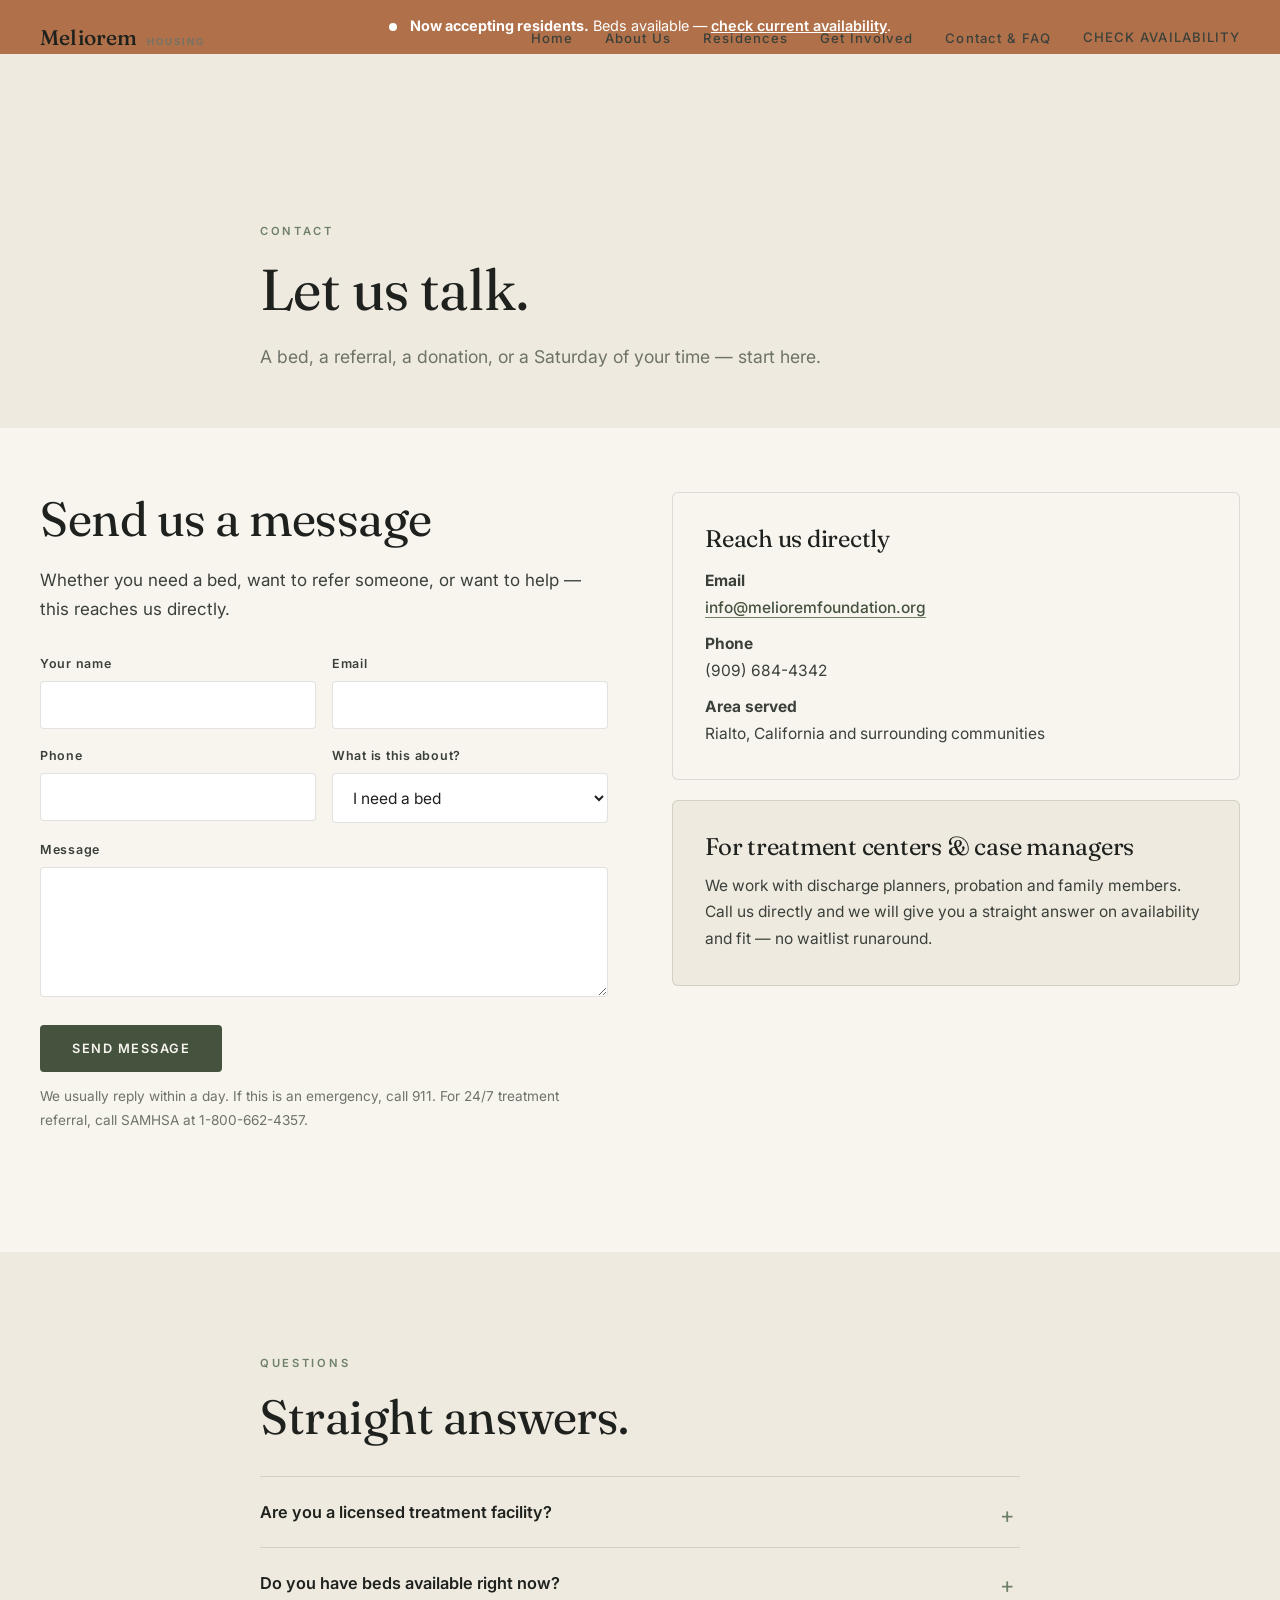
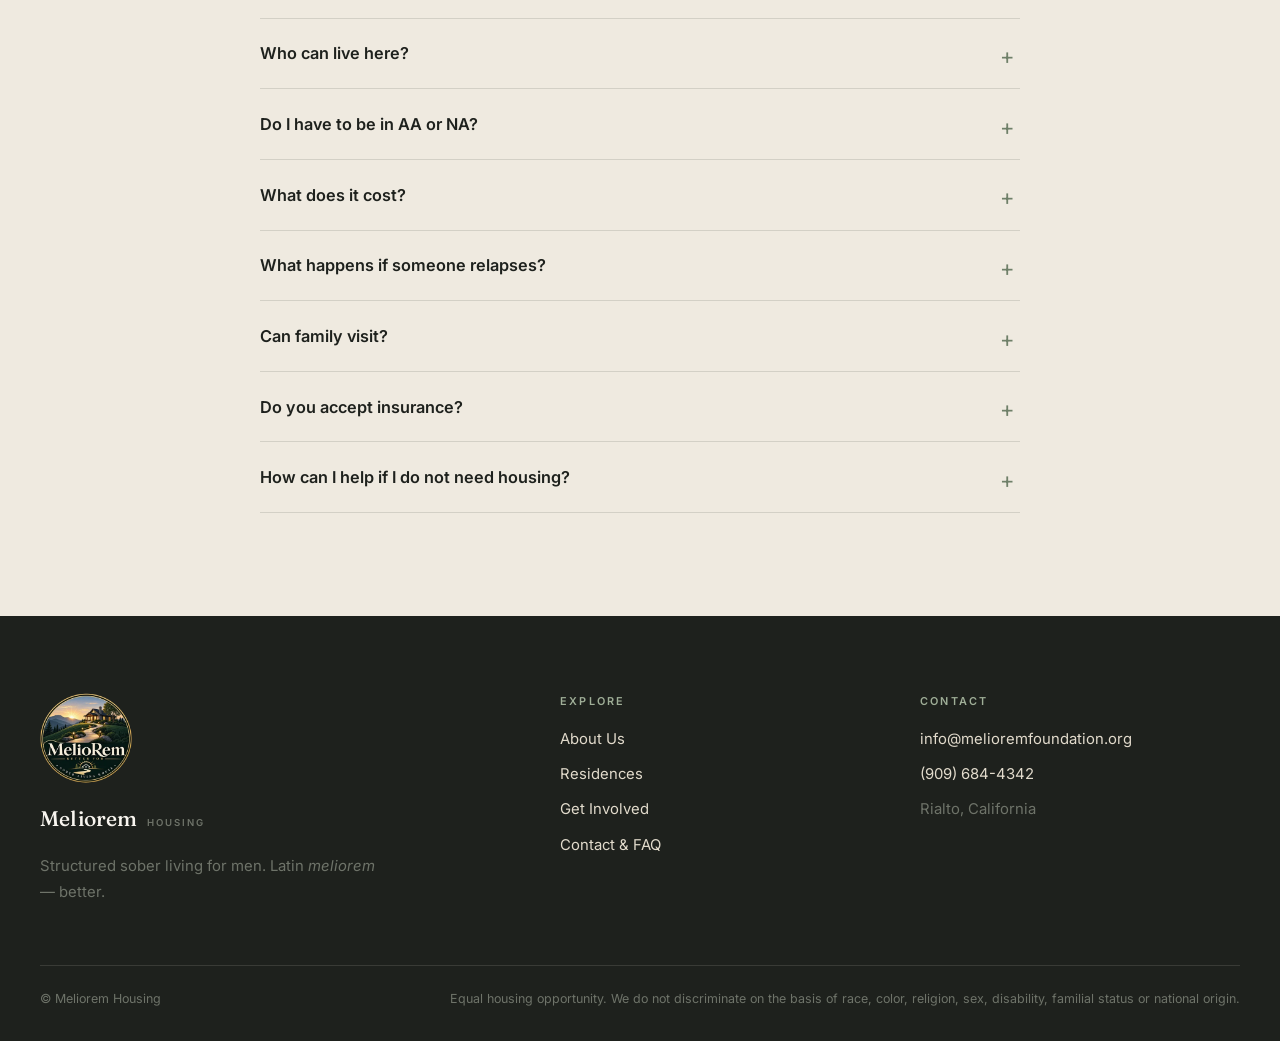
==== contact.html @ 46b5c64d "Add files via upload" ====
<!DOCTYPE html>
<html lang="en">
<head>
<meta charset="utf-8">
<meta name="viewport" content="width=device-width,initial-scale=1">
<title>Contact &amp; FAQ | Meliorem Housing</title>
<meta name="description" content="Contact Meliorem Housing about a bed, a referral, a donation or volunteering. Straight answers to common questions.">
<link rel="canonical" href="https://melioremfoundation.org/contact.html">
<meta property="og:title" content="Contact &amp; FAQ | Meliorem Housing">
<meta property="og:description" content="Contact Meliorem Housing about a bed, a referral, a donation or volunteering. Straight answers to common questions.">
<meta property="og:type" content="website">
<meta property="og:image" content="https://melioremfoundation.org/assets/img/og-image.jpg">
<meta property="og:url" content="https://melioremfoundation.org/">
<meta name="twitter:card" content="summary_large_image">
<link rel="preconnect" href="https://fonts.googleapis.com">
<link rel="preconnect" href="https://fonts.gstatic.com" crossorigin>
<link href="https://fonts.googleapis.com/css2?family=Fraunces:ital,opsz,wght@0,9..144,300;0,9..144,400;0,9..144,500;1,9..144,400&family=Inter:wght@400;500;600&display=swap" rel="stylesheet">
<link rel="icon" href="assets/img/favicon.ico" sizes="any">
<link rel="icon" type="image/png" sizes="32x32" href="assets/img/favicon-32.png">
<link rel="icon" type="image/png" sizes="16x16" href="assets/img/favicon-16.png">
<link rel="apple-touch-icon" href="assets/img/apple-touch-icon.png">
<meta name="theme-color" content="#142D21">
<link rel="stylesheet" href="assets/styles.css">
</head>
<body>

<header>
  <div class="wrap nav">
    <a class="brand" href="index.html"><b>Meliorem</b><span>Housing</span></a>
    <ul class="nav-links" id="navlinks">
      <li><a href="index.html">Home</a></li>
      <li><a href="about.html">About Us</a></li>
      <li><a href="residences.html">Residences</a></li>
      <li><a href="support.html">Get Involved</a></li>
      <li><a href="contact.html" aria-current="page">Contact &amp; FAQ</a></li>
      <li><a class="btn btn-clay" href="contact.html">Check Availability</a></li>
    </ul>
    <button class="burger" id="burger" aria-label="Menu"><i></i><i></i><i></i></button>
  </div>
</header>

<div class="avail">
  <div class="wrap">
    <span class="dot"></span>
    <span><strong>Now accepting residents.</strong> Beds available &mdash; <a href="contact.html">check current availability</a>.</span>
  </div>
</div>

<main>

<section class="page-head">
  <div class="wrap narrow">
    <p class="eyebrow rv">Contact</p>
    <h1 class="rv" style="font-size:clamp(2.2rem,5vw,3.6rem)">Let us talk.</h1>
    <p class="lede rv" style="margin-top:1.2rem">A bed, a referral, a donation, or a Saturday of your time &mdash; start here.</p>
  </div>
</section>

<section style="padding-top:clamp(2.5rem,5vw,4rem)">
  <div class="wrap split" style="align-items:start">
    <div class="rv">
      <h2 style="margin-bottom:1.2rem">Send us a message</h2>
      <p style="margin-bottom:1.8rem">Whether you need a bed, want to refer someone, or want
      to help &mdash; this reaches us directly.</p>
      <form id="contact-form">
        <div class="form-grid">
          <div><label class="f" for="name">Your name</label><input type="text" id="name" name="name" required></div>
          <div><label class="f" for="email">Email</label><input type="email" id="email" name="email" required></div>
        </div>
        <div class="form-grid">
          <div><label class="f" for="phone">Phone</label><input type="tel" id="phone" name="phone"></div>
          <div><label class="f" for="reason">What is this about?</label>
            <select id="reason" name="reason">
              <option>I need a bed</option>
              <option>I am referring someone</option>
              <option>Donating furniture or items</option>
              <option>Sponsoring a room</option>
              <option>Volunteering</option>
              <option>Something else</option>
            </select></div>
        </div>
        <div style="margin-bottom:1.2rem"><label class="f" for="message">Message</label>
          <textarea id="message" name="message" required></textarea></div>
        <button class="btn" id="send-btn" type="submit">Send Message</button>
        <p class="form-note">We usually reply within a day. If this is an emergency, call 911.
        For 24/7 treatment referral, call SAMHSA at 1-800-662-4357.</p>
      </form>
      <div id="sent" hidden style="padding:2rem 0">
        <h3 style="margin-bottom:.6rem">Message sent.</h3>
        <p>Thank you for reaching out. We will get back to you shortly.</p>
      </div>
    </div>
    <div class="rv">
      <div class="way">
        <h3 style="margin-bottom:1rem">Reach us directly</h3>
        <p style="margin-bottom:.6rem"><strong>Email</strong><br>
          <a class="inline" href="mailto:info@melioremfoundation.org">info@melioremfoundation.org</a></p>
        <p style="margin-bottom:.6rem"><strong>Phone</strong><br><a href="tel:+19096844342">(909) 684-4342</a></p>
        <p style="margin-bottom:0"><strong>Area served</strong><br>Rialto, California and surrounding communities</p>
      </div>
      <div class="way" style="margin-top:1.2rem;background:var(--paper)">
        <h3 style="margin-bottom:.8rem">For treatment centers &amp; case managers</h3>
        <p style="margin:0">We work with discharge planners, probation and family members.
        Call us directly and we will give you a straight answer on availability and fit &mdash;
        no waitlist runaround.</p>
      </div>
    </div>
  </div>
</section>

<section class="band">
  <div class="wrap narrow">
    <p class="eyebrow rv">Questions</p>
    <h2 class="rv" style="margin-bottom:2rem">Straight answers.</h2>
    <div class="faq">
      <details class="rv"><summary>Are you a licensed treatment facility?</summary><p>No, and we say so plainly. Meliorem Housing is a sober living residence. In California, sober living homes are not licensed by the state because they do not provide treatment. We do not offer detox, medical care, counseling, therapy or clinical services of any kind. Residents live independently and arrange their own treatment and recovery support. Any home that blurs this line is one you should ask hard questions about.</p></details>
      <details class="rv"><summary>Do you have beds available right now?</summary><p>Availability changes week to week. Call or send a message and we will tell you exactly where things stand today rather than putting you on a list and going quiet.</p></details>
      <details class="rv"><summary>Who can live here?</summary><p>Men who are committed to staying substance-free and willing to follow house rules. Most residents come from treatment, incarceration or an unstable living situation. We do not require a particular recovery pathway.</p></details>
      <details class="rv"><summary>Do I have to be in AA or NA?</summary><p>No. We support whatever is genuinely working for you &mdash; twelve-step, church, therapy, medication-assisted treatment, or your own approach. What we require is that you are actively doing something, not coasting.</p></details>
      <details class="rv"><summary>What does it cost?</summary><p>Rent is charged weekly or monthly and covers your bed, all utilities and Wi-Fi. Contact us for current rates. We will always tell you the real number up front.</p></details>
      <details class="rv"><summary>What happens if someone relapses?</summary><p>It depends entirely on honesty. Someone who comes to us immediately and wants to get back on track is in a very different position from someone who hides it and puts the house at risk. Safety of the other residents comes first, but a relapse is not automatically the end.</p></details>
      <details class="rv"><summary>Can family visit?</summary><p>Yes, during posted hours and with notice. We ask that visitors respect that this is other people&rsquo;s home too.</p></details>
      <details class="rv"><summary>Do you accept insurance?</summary><p>No. Sober living is housing, not treatment, so it is not billed to insurance. Residents pay rent directly.</p></details>
      <details class="rv"><summary>How can I help if I do not need housing?</summary><p>Furniture, household items, a Saturday of your time, or a contribution &mdash; all of it moves the needle. See the <a class="inline" href="support.html">Get Involved</a> page.</p></details>
    </div>
  </div>
</section>

</main>

<footer>
  <div class="wrap">
    <div class="foot">
      <div>
        <picture>
          <source srcset="assets/img/logo.webp" type="image/webp">
          <img src="assets/img/logo.png" width="300" height="300" loading="lazy"
               decoding="async" alt="MelioRem Sober Living House" class="footmark">
        </picture>
        <a class="brand" href="index.html"><b>Meliorem</b><span>Housing</span></a>
        <p style="color:var(--muted);margin-top:1.1rem;max-width:38ch;font-size:.93rem">
          Structured sober living for men. Latin <em>meliorem</em> &mdash; better.</p>
      </div>
      <div>
        <h4>Explore</h4>
        <ul>
          <li><a href="about.html">About Us</a></li>
          <li><a href="residences.html">Residences</a></li>
          <li><a href="support.html">Get Involved</a></li>
          <li><a href="contact.html">Contact &amp; FAQ</a></li>
        </ul>
      </div>
      <div>
        <h4>Contact</h4>
        <ul>
          <li><a href="mailto:info@melioremfoundation.org">info@melioremfoundation.org</a></li>
          <li><a href="tel:+19096844342">(909) 684-4342</a></li>
          <li style="color:var(--muted)">Rialto, California</li>
        </ul>
      </div>
    </div>
    <div class="foot-base">
      <span>&copy; Meliorem Housing</span>
      <span>Equal housing opportunity. We do not discriminate on the basis of race, color,
      religion, sex, disability, familial status or national origin.</span>
    </div>
  </div>
</footer>

<script src="assets/app.js"></script>
</body>
</html>
---- assets/styles.css ----
/* =========================================================
   MELIOREM HOUSING
   Warm, steady, dignified. Recovery sites fail when they feel
   either clinical or sad — this aims for "somewhere you'd be
   relieved to arrive."
   ========================================================= */

:root{
  --bone:#F8F5EF;
  --paper:#EFEAE0;
  --sand:#E2DBCC;
  --sage:#6F8069;
  --sage-deep:#44523E;
  --clay:#B0714A;
  --ink:#1E211D;
  --ink-soft:#3B403A;
  --muted:#6E7369;
  --line:rgba(30,33,29,.13);

  --display:"Fraunces",Georgia,serif;
  --sans:"Inter","Helvetica Neue",Arial,sans-serif;
  --wrap:1200px;
  --ease:cubic-bezier(.22,.61,.36,1);
}

*{box-sizing:border-box}
html{scroll-behavior:smooth;-webkit-text-size-adjust:100%}
body{
  margin:0;background:var(--bone);color:var(--ink);
  font-family:var(--sans);font-weight:400;font-size:17px;line-height:1.72;
  -webkit-font-smoothing:antialiased;overflow-x:hidden;
}
body.locked{overflow:hidden}
img{max-width:100%;display:block}
a{color:inherit;text-decoration:none}
button{font-family:inherit;cursor:pointer;border:0;background:none;color:inherit}

.wrap{width:min(100% - 2.5rem,var(--wrap));margin-inline:auto}
.narrow{max-width:760px}
section{padding:clamp(4rem,8vw,7rem) 0}

.eyebrow{
  font-size:.7rem;letter-spacing:.24em;text-transform:uppercase;
  color:var(--sage);font-weight:600;margin:0 0 1rem;
}
h1,h2,h3{font-family:var(--display);font-weight:400;line-height:1.14;margin:0;letter-spacing:-.01em}
h1{font-size:clamp(2.5rem,6vw,4.4rem)}
h2{font-size:clamp(1.9rem,4vw,3rem)}
h3{font-size:clamp(1.2rem,2vw,1.5rem)}
p{margin:0 0 1.1rem;color:var(--ink-soft)}
.lede{font-size:1.1rem;color:var(--muted);max-width:60ch}
.big{font-size:1.25rem;color:var(--ink-soft)}

/* ---------------------------------------------------------- buttons */
.btn{
  display:inline-flex;align-items:center;gap:.6rem;
  padding:1rem 2rem;border-radius:4px;
  font-size:.8rem;letter-spacing:.12em;text-transform:uppercase;font-weight:600;
  background:var(--sage-deep);color:var(--bone);
  transition:background .3s,transform .3s var(--ease),box-shadow .3s;
}
.btn:hover{background:var(--ink);transform:translateY(-2px);box-shadow:0 12px 26px rgba(30,33,29,.2)}
.btn-clay{background:var(--clay)}
.btn-clay:hover{background:#965b38}
.btn-ghost{background:transparent;color:var(--ink);border:1px solid var(--line)}
.btn-ghost:hover{background:var(--ink);color:var(--bone);border-color:var(--ink)}
.btn-light{background:var(--bone);color:var(--ink)}
.btn-light:hover{background:#fff;color:var(--ink)}

/* ---------------------------------------------------------- nav */
header{
  position:fixed;inset:0 0 auto;z-index:900;padding:1.2rem 0;
  transition:background .35s,padding .35s,box-shadow .35s;
}
header.stuck{
  background:rgba(248,245,239,.95);backdrop-filter:blur(12px);
  padding:.7rem 0;box-shadow:0 1px 0 var(--line);
}
.nav{display:flex;align-items:center;justify-content:space-between;gap:2rem}
.brand{display:flex;align-items:baseline;gap:.55rem;white-space:nowrap}
.brand b{font-family:var(--display);font-size:1.32rem;font-weight:500;letter-spacing:.01em}
.brand span{
  font-size:.6rem;letter-spacing:.22em;text-transform:uppercase;
  color:var(--muted);font-weight:600;
}
.nav-links{display:flex;align-items:center;gap:2rem;list-style:none;margin:0;padding:0}
.nav-links a{
  font-size:.82rem;letter-spacing:.08em;color:var(--ink-soft);font-weight:500;
  position:relative;padding:.3rem 0;transition:color .3s;
}
.nav-links a::after{
  content:"";position:absolute;left:0;bottom:0;width:0;height:1.5px;
  background:var(--sage);transition:width .3s var(--ease);
}
.nav-links a:hover{color:var(--sage-deep)}
.nav-links a:hover::after{width:100%}
.nav-links .btn::after{display:none}
.burger{display:none;width:44px;height:44px;position:relative;z-index:960}
.burger i{position:absolute;left:11px;width:22px;height:2px;background:var(--ink);
  transition:transform .4s var(--ease),opacity .25s}
.burger i:nth-child(1){top:16px}
.burger i:nth-child(2){top:23px}
.burger i:nth-child(3){top:30px}
.burger.open i:nth-child(1){transform:translateY(7px) rotate(45deg)}
.burger.open i:nth-child(2){opacity:0}
.burger.open i:nth-child(3){transform:translateY(-7px) rotate(-45deg)}

/* ---------------------------------------------------------- hero */
.hero{
  min-height:clamp(560px,86vh,860px);display:grid;align-items:center;
  position:relative;padding:8rem 0 4rem;
  background:linear-gradient(180deg,var(--paper) 0%,var(--bone) 100%);
}
.hero-in{max-width:820px}

/* full-bleed photo hero — the house should be the first thing you see */
.hero-photo{
  position:relative;min-height:clamp(600px,92vh,900px);
  display:grid;align-items:end;padding:9rem 0 clamp(3rem,7vw,5.5rem);
  background:var(--sage-deep);overflow:hidden;
}
.hero-photo .bg{position:absolute;inset:0;z-index:0}
.hero-photo .bg img,
.hero-photo .bg video{width:100%;height:100%;object-fit:cover;display:block}
/* hero video: poster shows first, so the block is never blank while loading.
   If the visitor asks for reduced motion we freeze it and let the poster stand. */
.hero-photo .bg video{background:var(--sage-deep) center/cover no-repeat}
@media (prefers-reduced-motion:reduce){
  .hero-vid{display:none}
  .hero-photo .bg{background:url("img/hero.jpg") center/cover no-repeat}
}
.hero-photo .bg::after{
  content:"";position:absolute;inset:0;
  background:linear-gradient(to top,rgba(20,24,19,.88) 0%,rgba(20,24,19,.5) 45%,rgba(20,24,19,.3) 100%);
}
.hero-photo .wrap{position:relative;z-index:2}
.hero-photo h1,.hero-photo p{color:var(--bone)}
.hero-photo h1{margin-bottom:1.2rem;max-width:16ch}
.hero-photo .lede{color:rgba(248,245,239,.9);font-size:1.18rem;max-width:52ch}
.hero-photo .eyebrow{color:#C3D1BC}
/* stand-in when there is no photo yet */
.bg-ph{
  position:absolute;inset:0;background:
    repeating-linear-gradient(45deg,rgba(248,245,239,.05) 0 16px,transparent 16px 32px),
    linear-gradient(160deg,#5A6B54 0%,#3A4635 100%);
  display:grid;place-items:center;
}
.bg-ph span{
  color:rgba(248,245,239,.5);font-size:.72rem;letter-spacing:.2em;text-transform:uppercase;
}

/* open / availability strip */
.avail{background:var(--clay);color:#fff;padding:.9rem 0;font-size:.9rem}
.avail .wrap{display:flex;align-items:center;justify-content:center;gap:.8rem;
  flex-wrap:wrap;text-align:center}
.avail .dot{width:8px;height:8px;border-radius:50%;background:#fff;flex:0 0 auto;
  animation:pulse 2s infinite}
@keyframes pulse{0%,100%{opacity:1}50%{opacity:.35}}
.avail a{text-decoration:underline;font-weight:600}


/* founder testimony */
.testimony{
  border-left:3px solid var(--sage);padding-left:clamp(1.4rem,3vw,2.4rem);
}
.testimony p{font-size:1.08rem;line-height:1.8}
.testimony p:first-of-type::first-letter{
  font-family:var(--display);font-size:3.4rem;float:left;line-height:.85;
  padding:.1rem .6rem .2rem 0;color:var(--sage-deep);
}
.sig{
  font-family:var(--display);font-size:1.35rem;color:var(--sage-deep);
  margin-top:1.6rem;font-style:italic;
}
.sig small{display:block;font-family:var(--sans);font-style:normal;font-size:.74rem;
  letter-spacing:.16em;text-transform:uppercase;color:var(--muted);margin-top:.3rem}
.hero h1{margin-bottom:1.6rem}
.hero h1 em{font-style:italic;color:var(--sage)}
.hero .lede{font-size:1.2rem;max-width:56ch}
.hero-cta{display:flex;flex-wrap:wrap;gap:.9rem;margin-top:2.4rem}
.hero-note{
  margin-top:2.6rem;padding-top:1.4rem;border-top:1px solid var(--line);
  font-size:.88rem;color:var(--muted);max-width:52ch;
}

/* stand-in art until real photos exist */
.ph{
  display:grid;place-items:center;text-align:center;padding:2rem;
  background:
    repeating-linear-gradient(45deg,rgba(111,128,105,.07) 0 12px,transparent 12px 24px),
    var(--paper);
  border:1px dashed var(--sand);border-radius:4px;
  color:var(--muted);font-size:.72rem;letter-spacing:.16em;text-transform:uppercase;
  min-height:280px;
}
.ph b{display:block;font-family:var(--display);font-size:1.05rem;
  letter-spacing:0;text-transform:none;color:var(--sage-deep);margin-bottom:.4rem}

/* ---------------------------------------------------------- layout bits */
.split{display:grid;grid-template-columns:1fr 1fr;gap:clamp(2rem,5vw,4.5rem);align-items:center}
.split.wide-left{grid-template-columns:1.15fr .85fr}
.band{background:var(--paper)}
.band-deep{background:var(--sage-deep);color:var(--bone)}
.band-deep h2,.band-deep h3{color:var(--bone)}
.band-deep p{color:rgba(248,245,239,.82)}
.band-deep .eyebrow{color:#B9C7B2}
.center{text-align:center}
.center .lede{margin-inline:auto}

.cards{display:grid;grid-template-columns:repeat(3,1fr);gap:clamp(1.2rem,2.5vw,2rem)}
.card{
  background:var(--bone);border:1px solid var(--line);border-radius:6px;
  padding:clamp(1.5rem,3vw,2.2rem);transition:transform .4s var(--ease),box-shadow .4s;
}
.card:hover{transform:translateY(-4px);box-shadow:0 18px 40px rgba(30,33,29,.09)}
.card .num{
  font-family:var(--display);font-size:1.7rem;color:var(--sage);
  line-height:1;display:block;margin-bottom:.7rem;
}
.card h3{margin-bottom:.5rem}
.card p{font-size:.96rem;margin:0}

.checklist{list-style:none;margin:0;padding:0;display:grid;gap:.85rem}
.checklist li{display:flex;gap:.8rem;align-items:flex-start;color:var(--ink-soft)}
.checklist svg{flex:0 0 auto;margin-top:.4rem;stroke:var(--sage)}
.two-col{columns:2;column-gap:2.5rem}
.two-col li{break-inside:avoid;margin-bottom:.85rem}

.quote{
  text-align:center;max-width:800px;margin-inline:auto;
}
.quote p{
  font-family:var(--display);font-size:clamp(1.4rem,3vw,2.1rem);
  line-height:1.36;color:var(--ink);font-style:italic;margin-bottom:1rem;
}
.quote cite{font-style:normal;font-size:.78rem;letter-spacing:.18em;
  text-transform:uppercase;color:var(--muted)}

/* ---------------------------------------------------------- support tiers */
.tiers{display:grid;grid-template-columns:repeat(4,1fr);gap:1rem}
.tier{
  border:1px solid var(--line);border-radius:6px;padding:1.6rem 1.3rem;
  background:var(--bone);display:flex;flex-direction:column;
  transition:border-color .3s,transform .4s var(--ease);
}
.tier:hover{border-color:var(--sage);transform:translateY(-4px)}
.tier .amt{
  font-family:var(--display);font-size:2rem;color:var(--sage-deep);line-height:1;
  margin-bottom:.5rem;
}
.tier h3{font-size:1.05rem;margin-bottom:.4rem}
.tier p{font-size:.9rem;margin:0 0 1.2rem}
.tier .go{margin-top:auto}
.tier.feature{border-color:var(--clay);border-width:2px}
.tier .tag{
  align-self:flex-start;font-size:.6rem;letter-spacing:.16em;text-transform:uppercase;
  background:var(--clay);color:#fff;padding:.25rem .6rem;border-radius:3px;margin-bottom:.8rem;
  font-weight:600;
}

.ways{display:grid;grid-template-columns:repeat(2,1fr);gap:clamp(1.2rem,2.5vw,2rem)}
.way{
  border:1px solid var(--line);border-radius:6px;padding:clamp(1.5rem,3vw,2rem);
  background:var(--bone);
}
.way h3{margin-bottom:.6rem;display:flex;align-items:center;gap:.7rem}
.way h3 svg{stroke:var(--sage);flex:0 0 auto}
.way p{font-size:.97rem}
.way a.inline{color:var(--sage-deep);border-bottom:1px solid var(--sage);font-weight:500}

/* ---------------------------------------------------------- faq */
.faq{border-top:1px solid var(--line)}
.faq details{border-bottom:1px solid var(--line)}
.faq summary{
  padding:1.3rem 2.5rem 1.3rem 0;cursor:pointer;list-style:none;position:relative;
  font-weight:600;font-size:1.02rem;color:var(--ink);
}
.faq summary::-webkit-details-marker{display:none}
.faq summary::after{
  content:"+";position:absolute;right:.4rem;top:1.15rem;
  font-size:1.4rem;color:var(--sage);font-weight:400;transition:transform .3s;
}
.faq details[open] summary::after{content:"–"}
.faq details p{padding:0 0 1.4rem;margin:0;max-width:70ch}

/* ---------------------------------------------------------- form */
.form-grid{display:grid;grid-template-columns:1fr 1fr;gap:1rem;margin-bottom:1rem}
label.f{display:block;font-size:.78rem;letter-spacing:.06em;font-weight:600;
  color:var(--ink-soft);margin-bottom:.4rem}
input[type=text],input[type=email],input[type=tel],select,textarea{
  width:100%;padding:.85rem 1rem;border:1px solid var(--line);border-radius:4px;
  background:#fff;font-family:inherit;font-size:.97rem;color:var(--ink);
  transition:border-color .3s,box-shadow .3s;
}
input:focus,select:focus,textarea:focus{
  outline:none;border-color:var(--sage);box-shadow:0 0 0 3px rgba(111,128,105,.14);
}
textarea{resize:vertical;min-height:130px}
.form-note{font-size:.85rem;color:var(--muted);margin-top:.8rem}

/* ---------------------------------------------------------- footer */
footer{background:var(--ink);color:var(--sand);padding:clamp(3.5rem,6vw,5rem) 0 2rem}
footer .brand b{color:var(--bone)}
footer .brand span{color:var(--muted)}
footer a:hover{color:#fff}
.foot{display:grid;grid-template-columns:1.5fr 1fr 1fr;gap:2.5rem}
.foot h4{font-size:.68rem;letter-spacing:.2em;text-transform:uppercase;
  color:#9FAE97;margin:0 0 1rem;font-weight:600}
.foot ul{list-style:none;margin:0;padding:0;display:grid;gap:.6rem;font-size:.93rem}
.foot-base{
  margin-top:2.6rem;padding-top:1.4rem;border-top:1px solid rgba(248,245,239,.12);
  display:flex;justify-content:space-between;gap:1rem;flex-wrap:wrap;
  font-size:.78rem;color:var(--muted);
}

/* ---------------------------------------------------------- page head */
.page-head{padding:clamp(8rem,14vw,10.5rem) 0 clamp(1.5rem,3vw,2.5rem);background:var(--paper)}

/* ---------------------------------------------------------- reveal */
.rv{opacity:0;transform:translateY(24px);transition:opacity .85s var(--ease),transform .85s var(--ease)}
.rv.in{opacity:1;transform:none}

/* ---------------------------------------------------------- responsive */
@media(max-width:960px){
  .cards{grid-template-columns:1fr}
  .tiers{grid-template-columns:1fr 1fr}
  .ways,.split,.split.wide-left,.foot{grid-template-columns:1fr}
  .two-col{columns:1}
  .form-grid{grid-template-columns:1fr}
  .burger{display:block}
  .nav-links{
    position:fixed;inset:0;background:var(--bone);
    flex-direction:column;justify-content:center;gap:1.7rem;
    transform:translateX(100%);transition:transform .45s var(--ease);
    padding:5rem 2rem 2rem;overflow-y:auto;
  }
  .nav-links.open{transform:none}
  .nav-links a{font-size:1.1rem}
}
@media(max-width:560px){
  body{font-size:16px}
  .tiers{grid-template-columns:1fr}
}
@media(prefers-reduced-motion:reduce){
  *{animation-duration:.01ms !important;transition-duration:.01ms !important}
  html{scroll-behavior:auto}
}

/* ---------------------------------------------------------- real photos */
.photo{margin:0;border-radius:5px;overflow:hidden;background:var(--paper);
  box-shadow:0 18px 40px -24px rgba(30,33,29,.45)}
.photo img{width:100%;height:100%;object-fit:cover;display:block}
.photo.tall img{aspect-ratio:4/5}
.photo.wide img{aspect-ratio:3/2}

/* footer emblem */
.footmark{width:92px;height:92px;display:block;margin-bottom:1rem}
@media (max-width:720px){.footmark{width:76px;height:76px}}
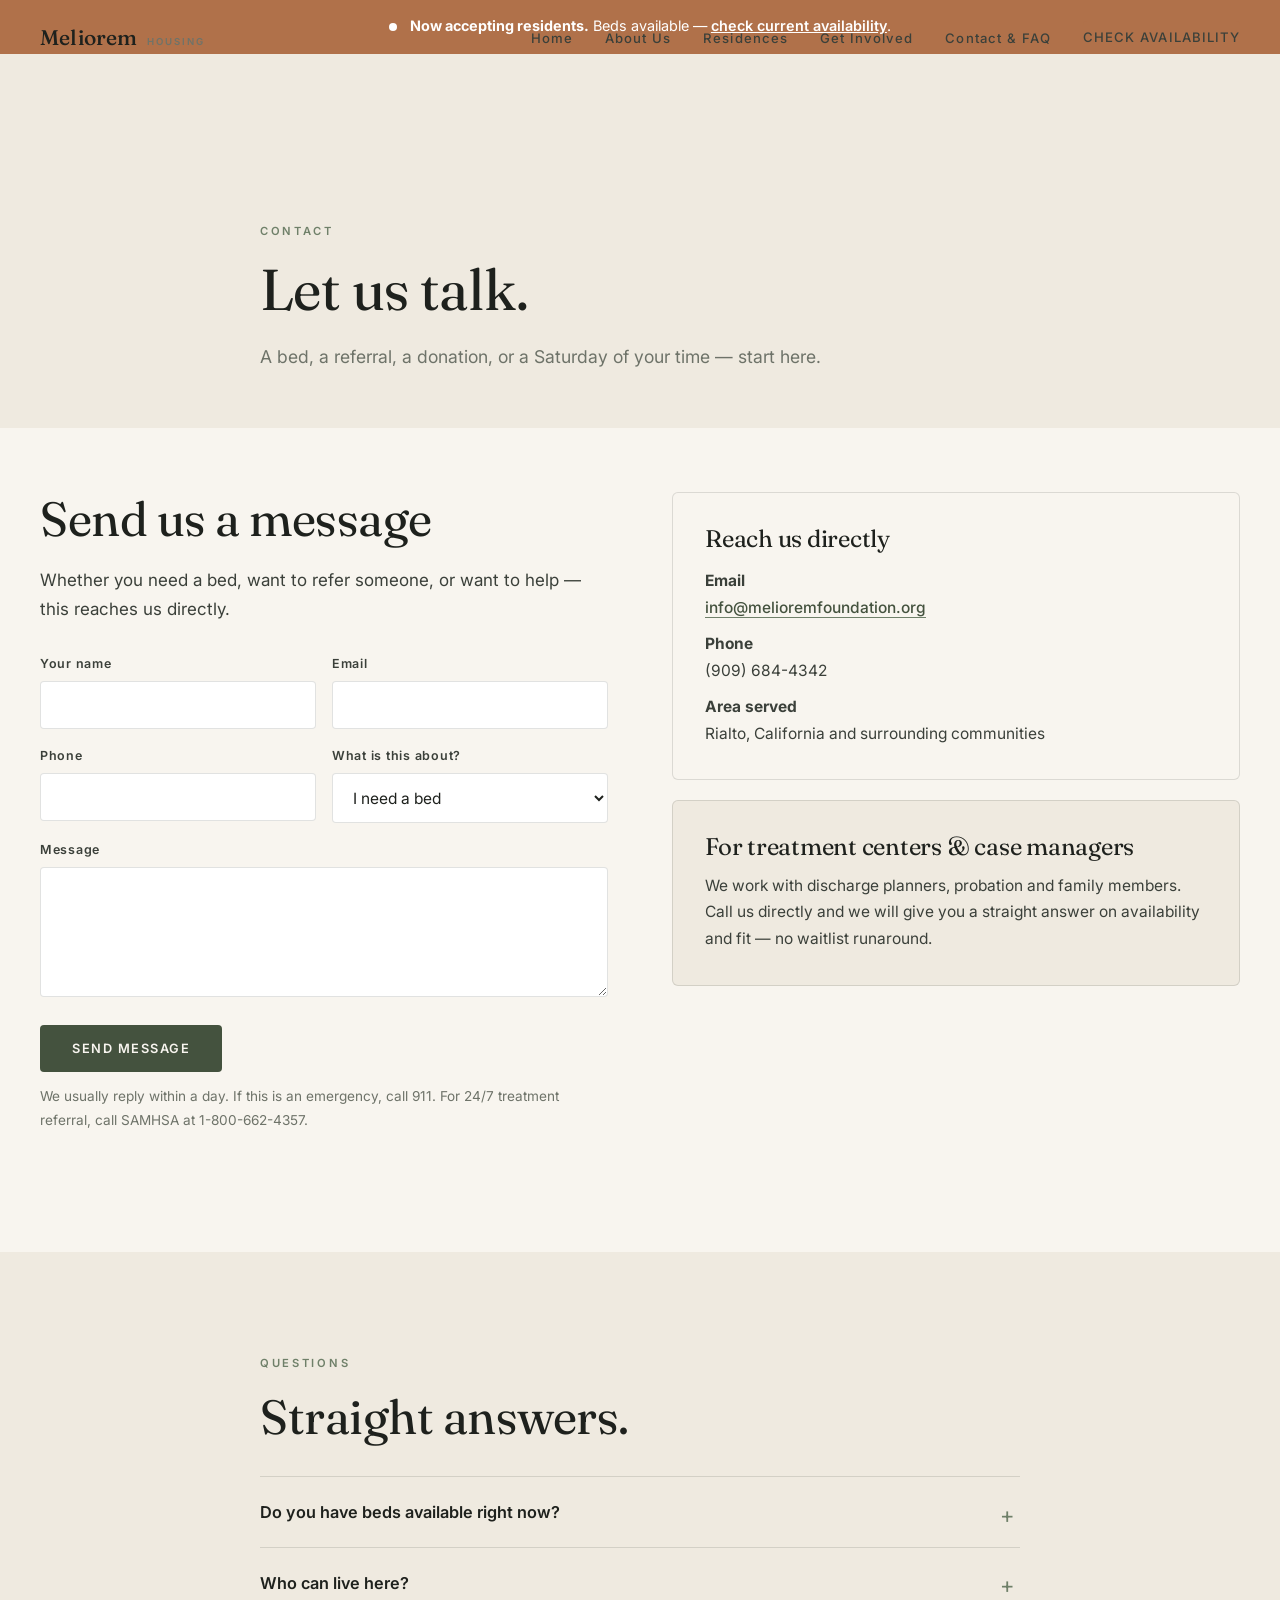
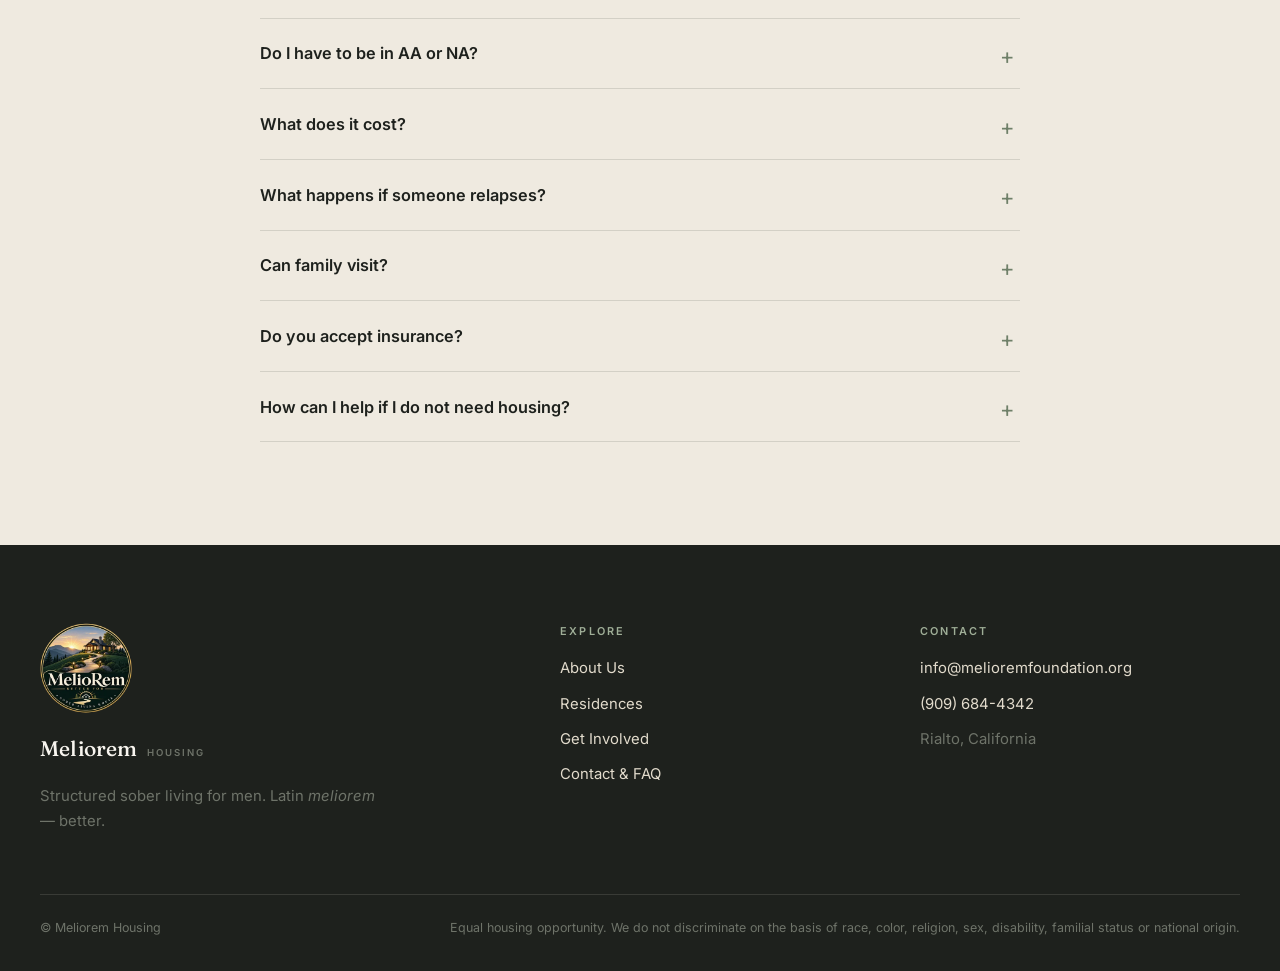
==== commit 1febfd17: "Add files via upload" ====
--- a/contact.html
+++ b/contact.html
@@ -113,7 +113,6 @@
     <p class="eyebrow rv">Questions</p>
     <h2 class="rv" style="margin-bottom:2rem">Straight answers.</h2>
     <div class="faq">
-      <details class="rv"><summary>Are you a licensed treatment facility?</summary><p>No, and we say so plainly. Meliorem Housing is a sober living residence. In California, sober living homes are not licensed by the state because they do not provide treatment. We do not offer detox, medical care, counseling, therapy or clinical services of any kind. Residents live independently and arrange their own treatment and recovery support. Any home that blurs this line is one you should ask hard questions about.</p></details>
       <details class="rv"><summary>Do you have beds available right now?</summary><p>Availability changes week to week. Call or send a message and we will tell you exactly where things stand today rather than putting you on a list and going quiet.</p></details>
       <details class="rv"><summary>Who can live here?</summary><p>Men who are committed to staying substance-free and willing to follow house rules. Most residents come from treatment, incarceration or an unstable living situation. We do not require a particular recovery pathway.</p></details>
       <details class="rv"><summary>Do I have to be in AA or NA?</summary><p>No. We support whatever is genuinely working for you &mdash; twelve-step, church, therapy, medication-assisted treatment, or your own approach. What we require is that you are actively doing something, not coasting.</p></details>
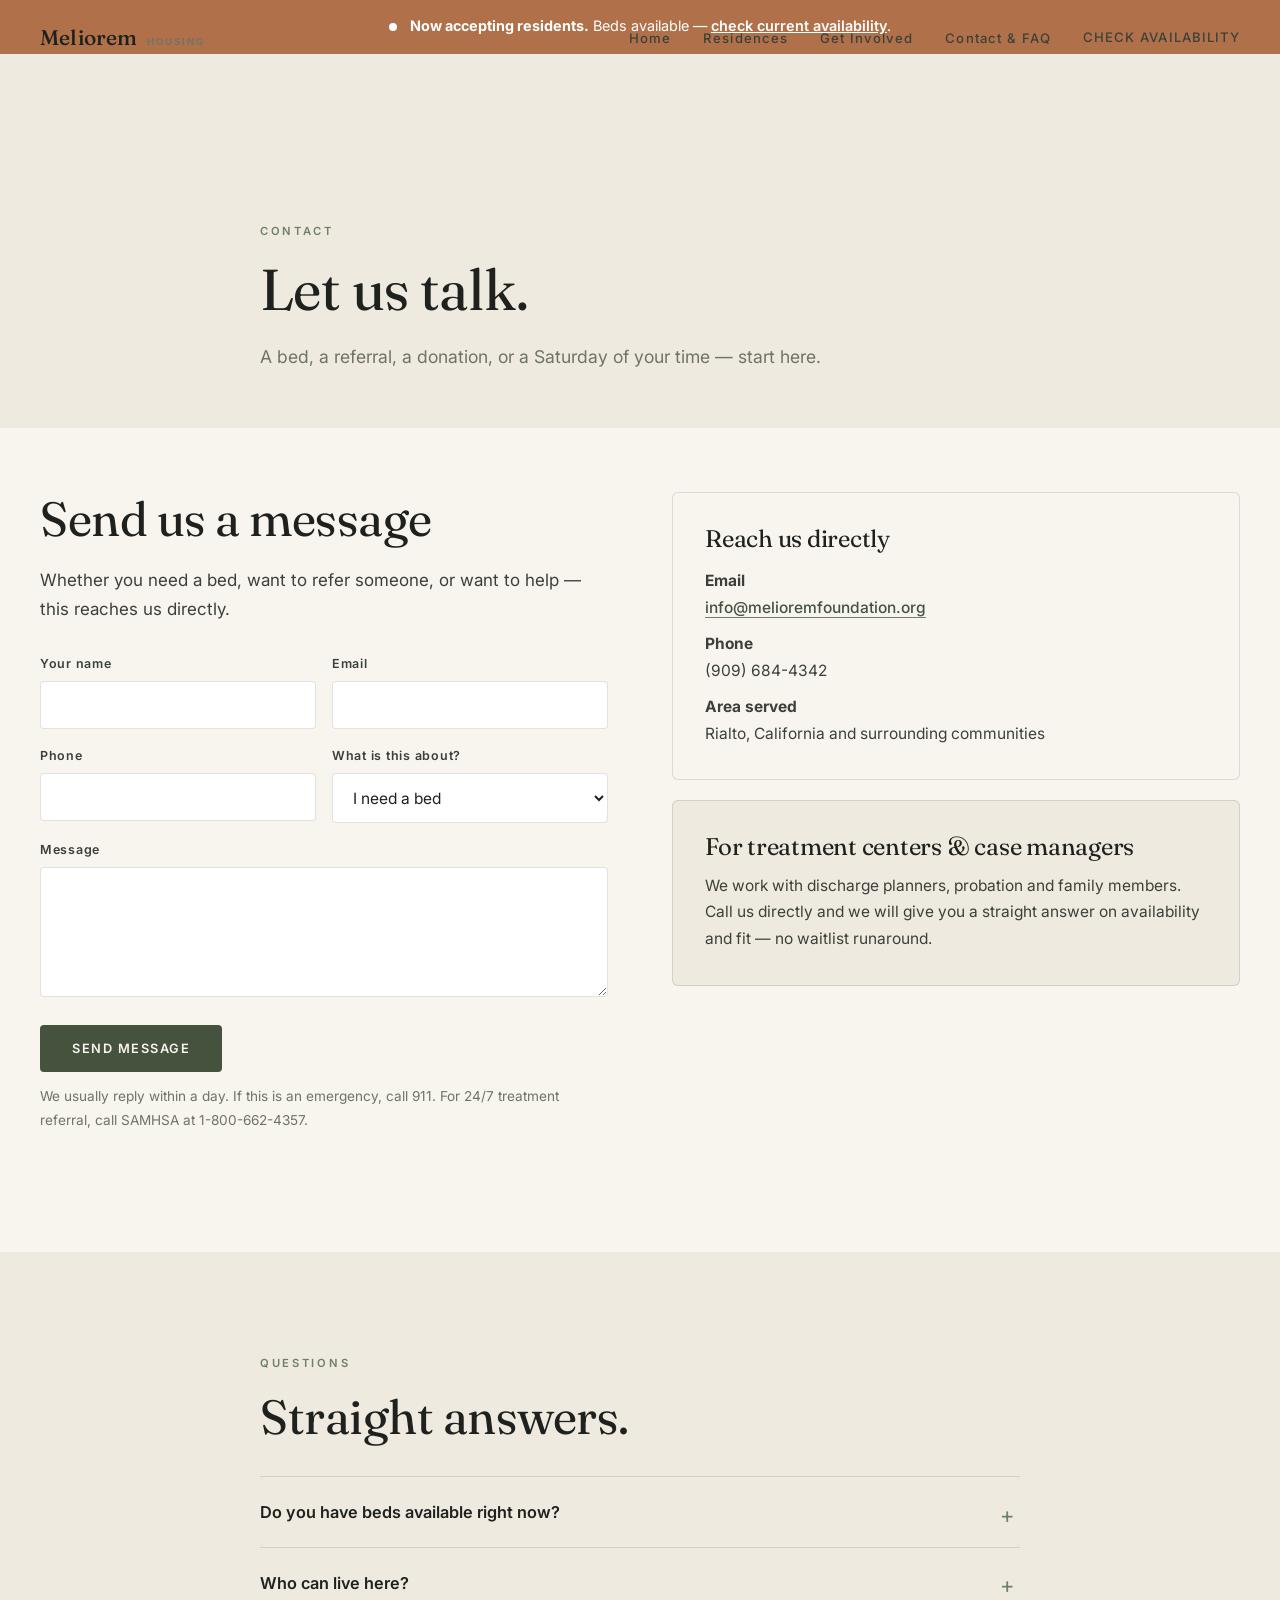
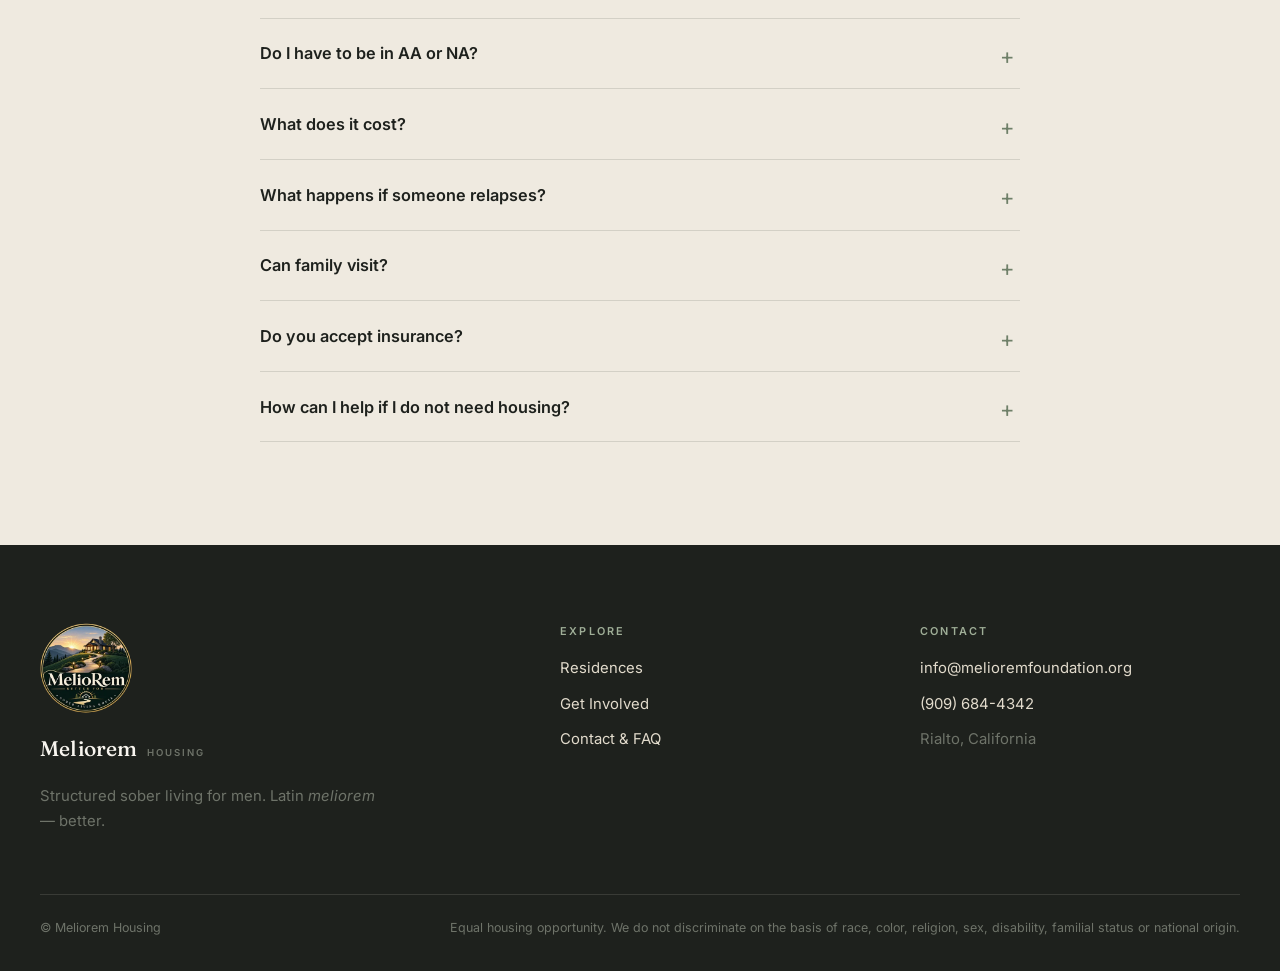
==== commit 40e3fc58: "Add files via upload" ====
--- a/contact.html
+++ b/contact.html
@@ -29,7 +29,6 @@
     <a class="brand" href="index.html"><b>Meliorem</b><span>Housing</span></a>
     <ul class="nav-links" id="navlinks">
       <li><a href="index.html">Home</a></li>
-      <li><a href="about.html">About Us</a></li>
       <li><a href="residences.html">Residences</a></li>
       <li><a href="support.html">Get Involved</a></li>
       <li><a href="contact.html" aria-current="page">Contact &amp; FAQ</a></li>
@@ -143,7 +142,6 @@
       <div>
         <h4>Explore</h4>
         <ul>
-          <li><a href="about.html">About Us</a></li>
           <li><a href="residences.html">Residences</a></li>
           <li><a href="support.html">Get Involved</a></li>
           <li><a href="contact.html">Contact &amp; FAQ</a></li>
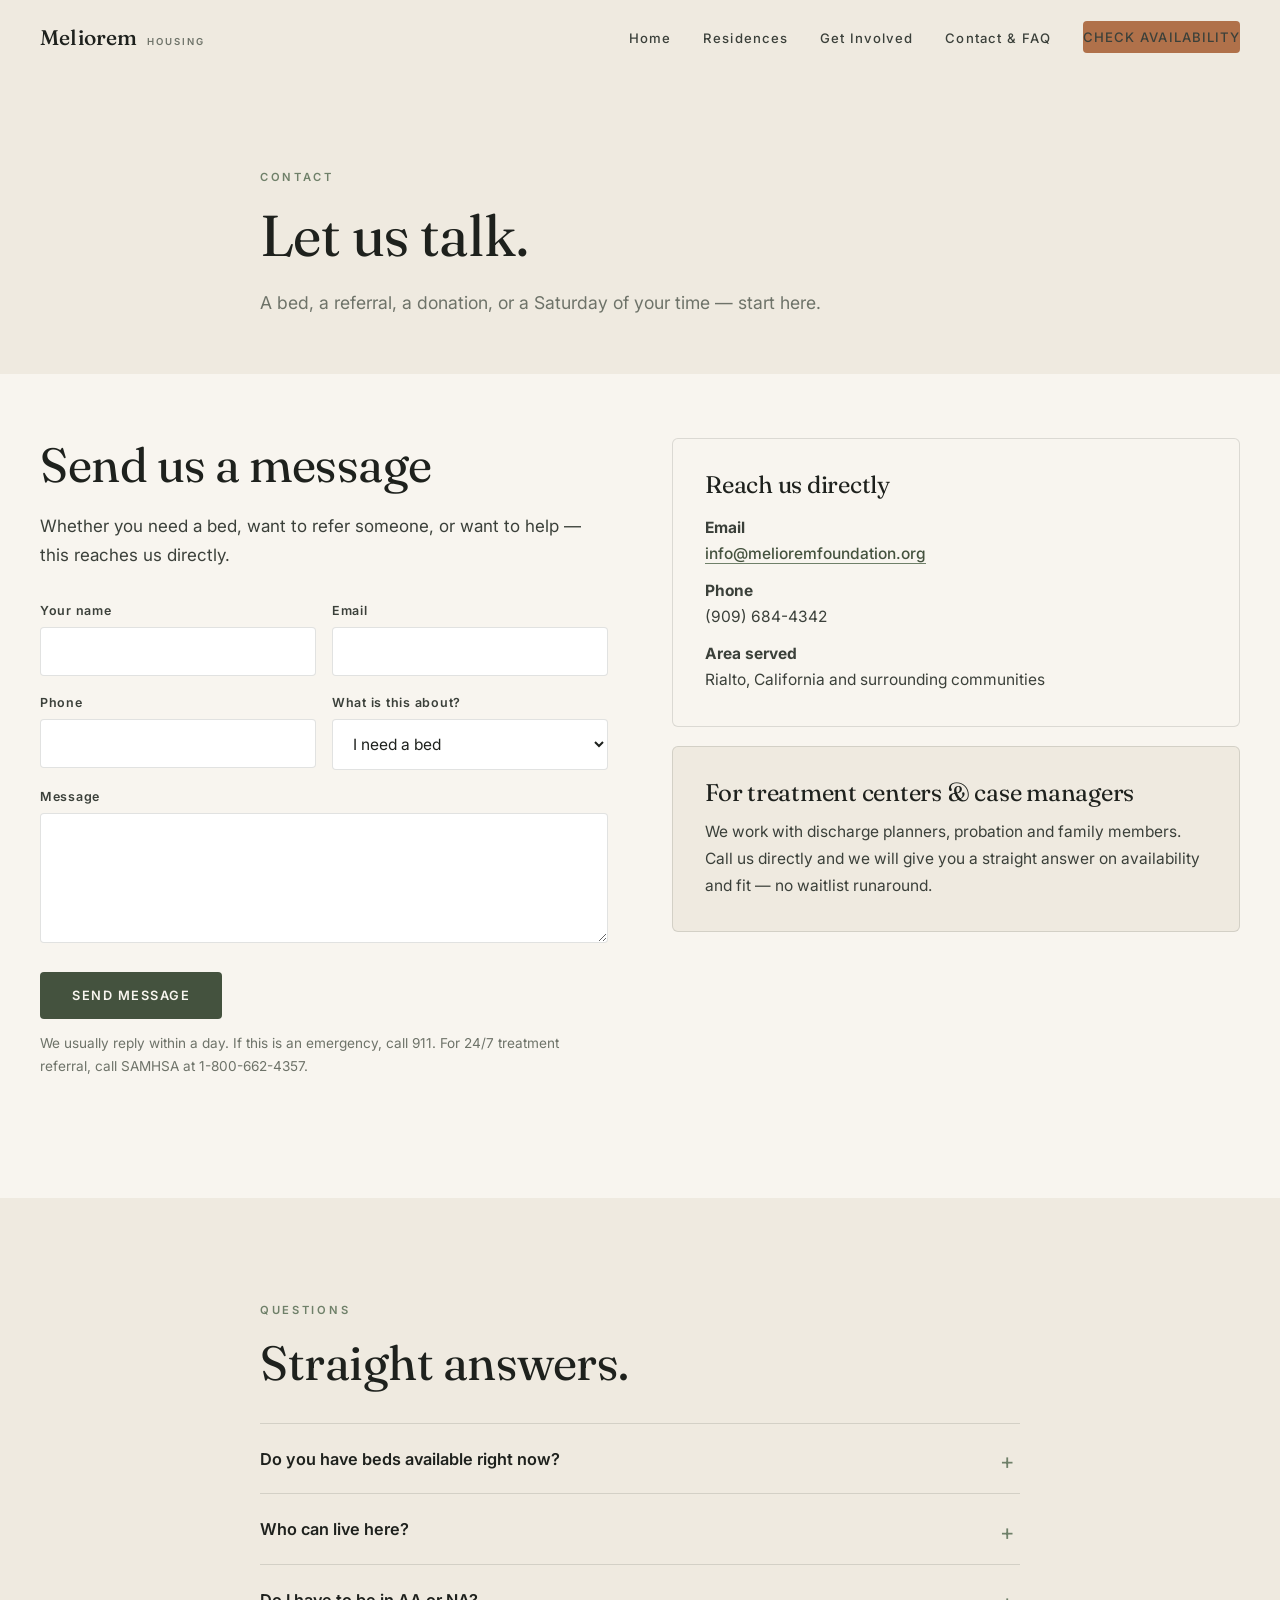
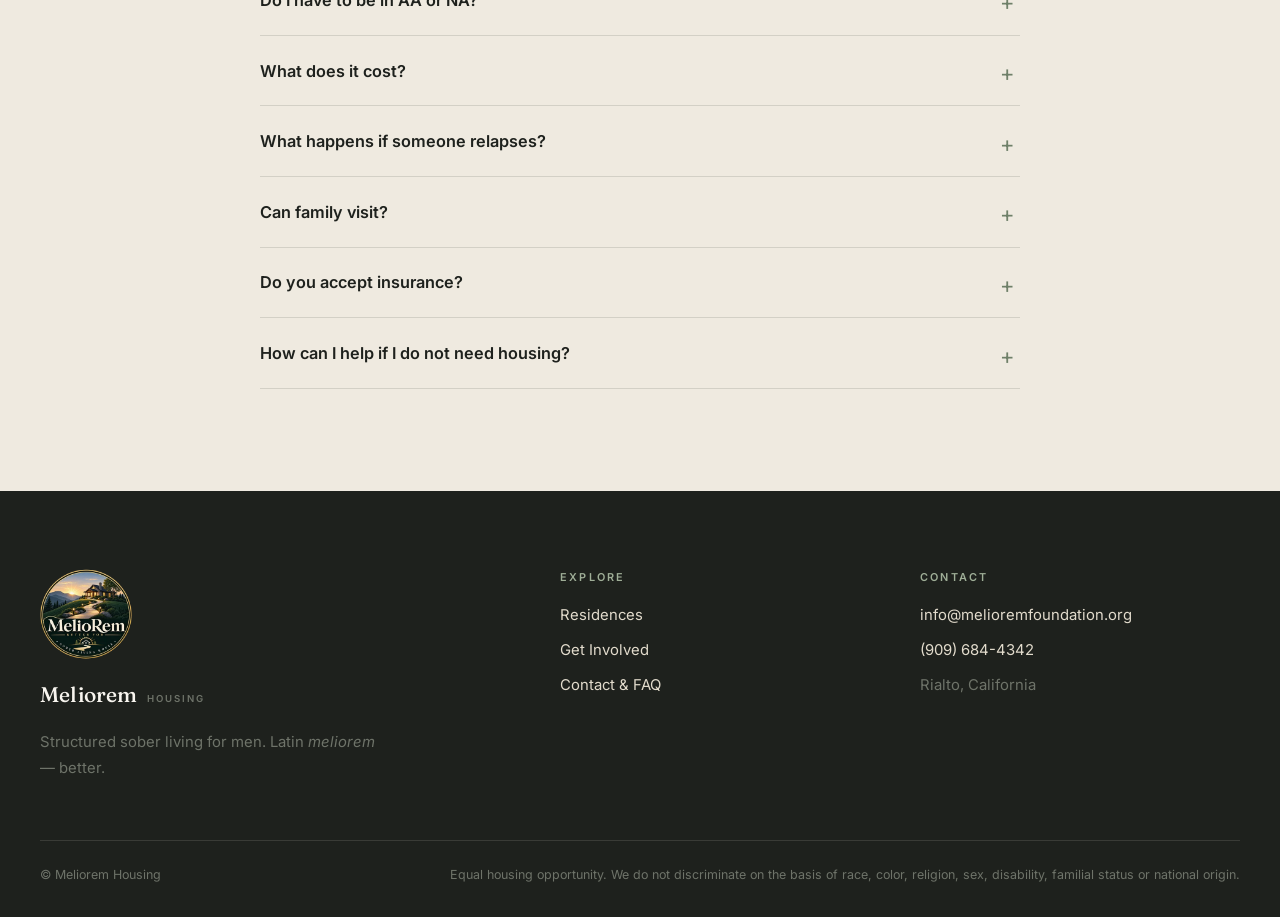
==== commit 746f44dd: "Add files via upload" ====
--- a/contact.html
+++ b/contact.html
@@ -38,12 +38,6 @@
   </div>
 </header>
 
-<div class="avail">
-  <div class="wrap">
-    <span class="dot"></span>
-    <span><strong>Now accepting residents.</strong> Beds available &mdash; <a href="contact.html">check current availability</a>.</span>
-  </div>
-</div>
 
 <main>
 
